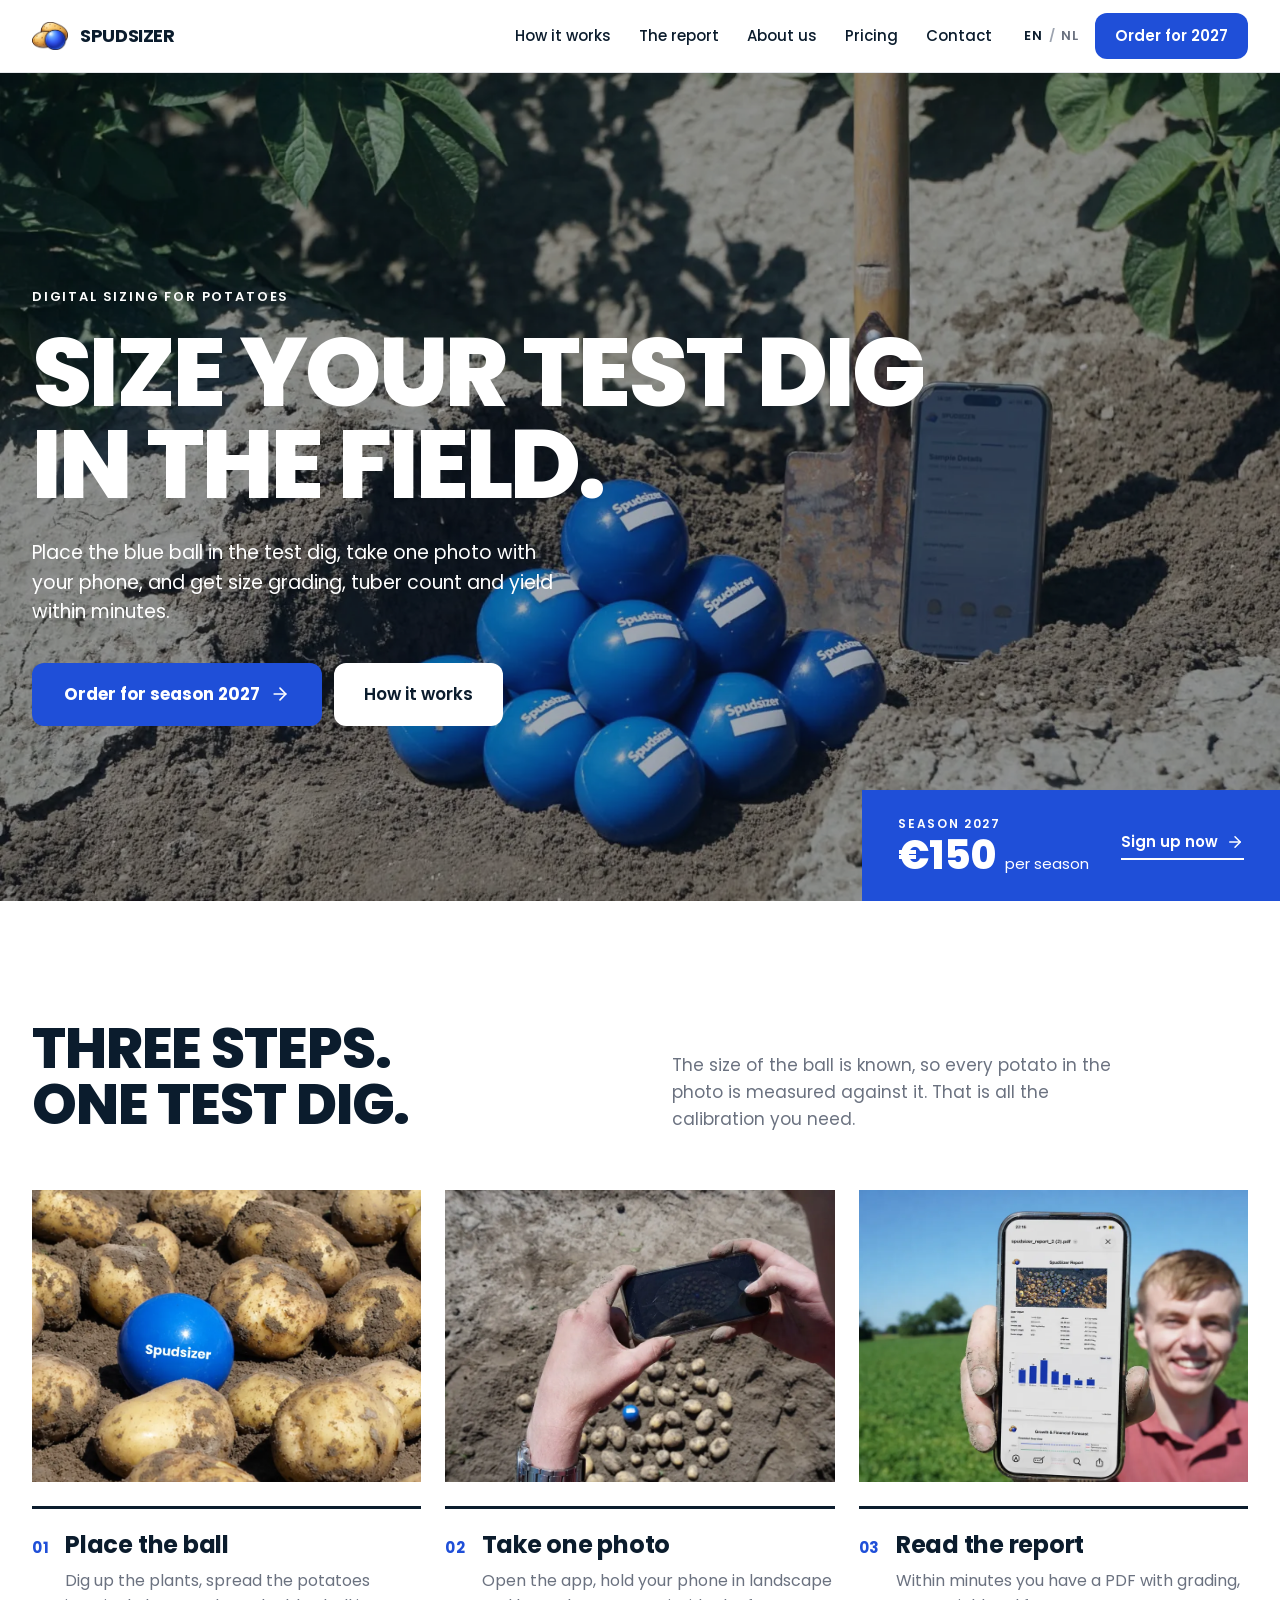
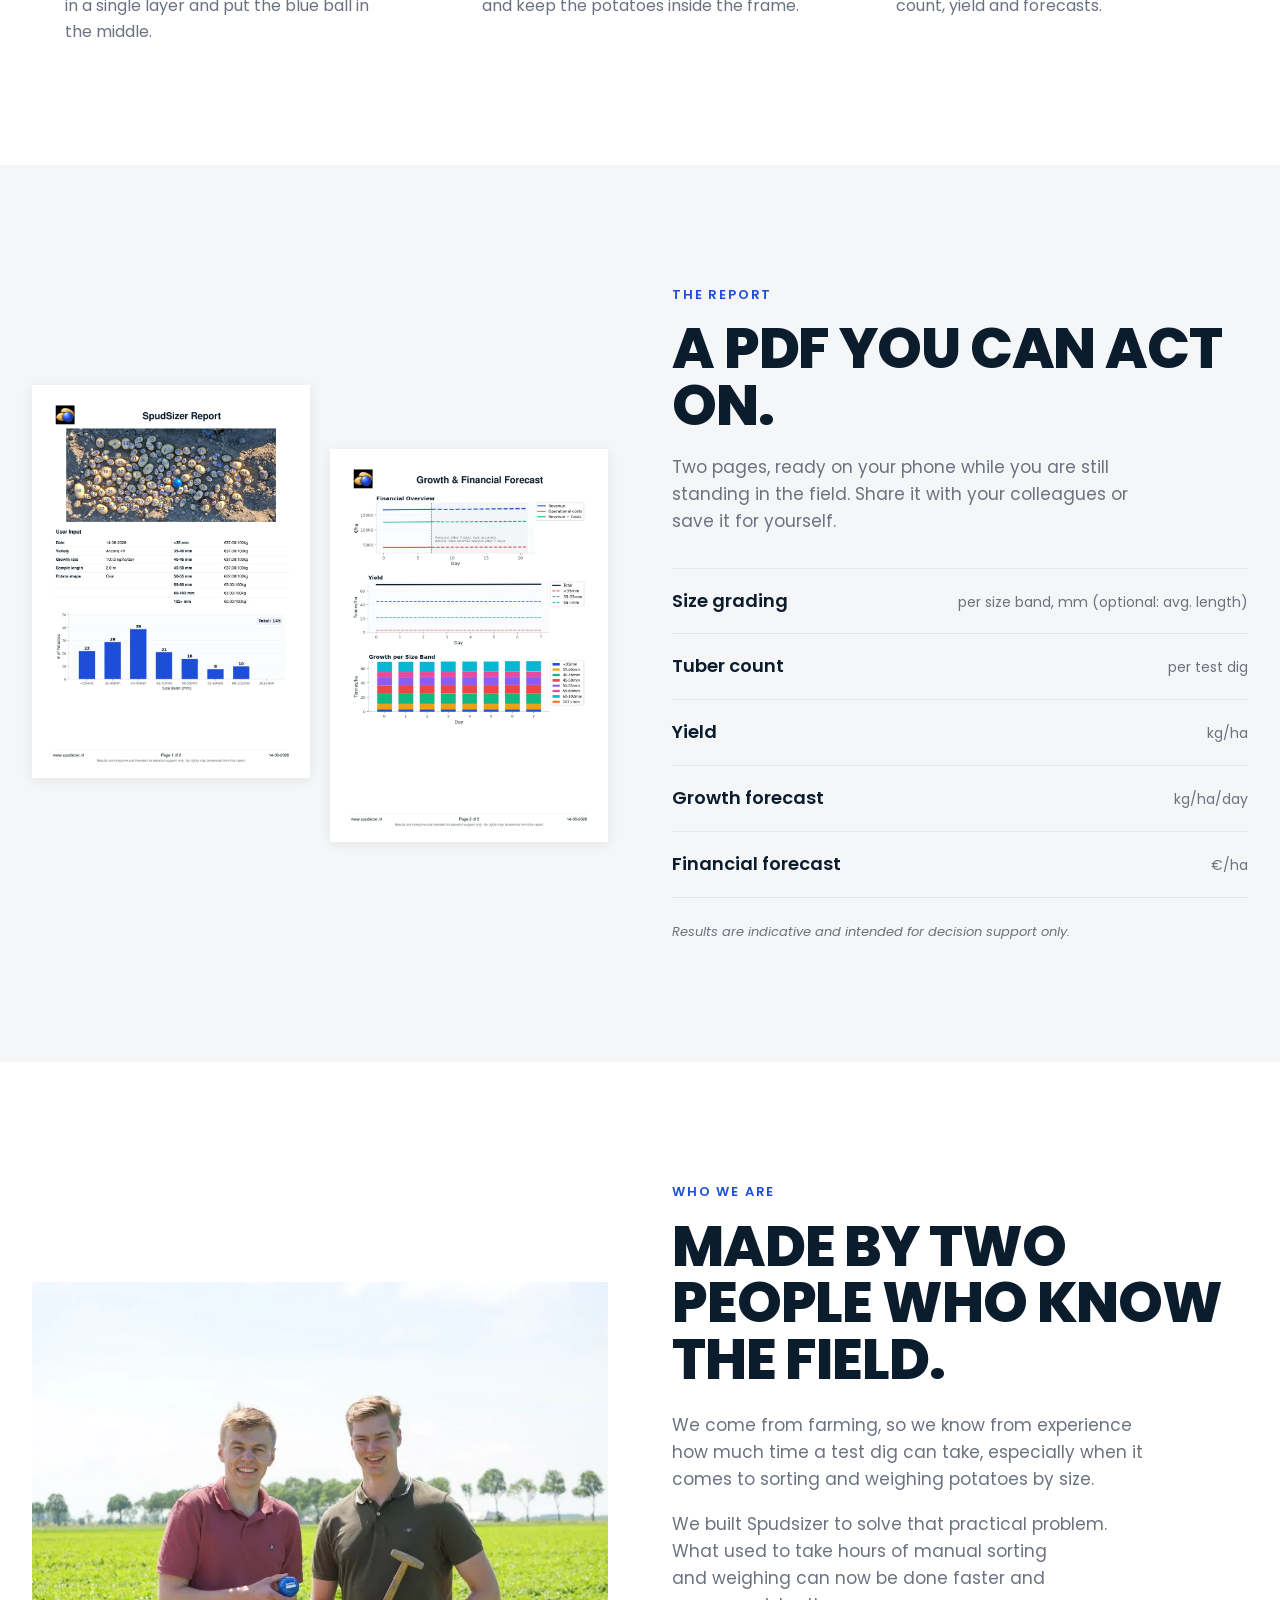
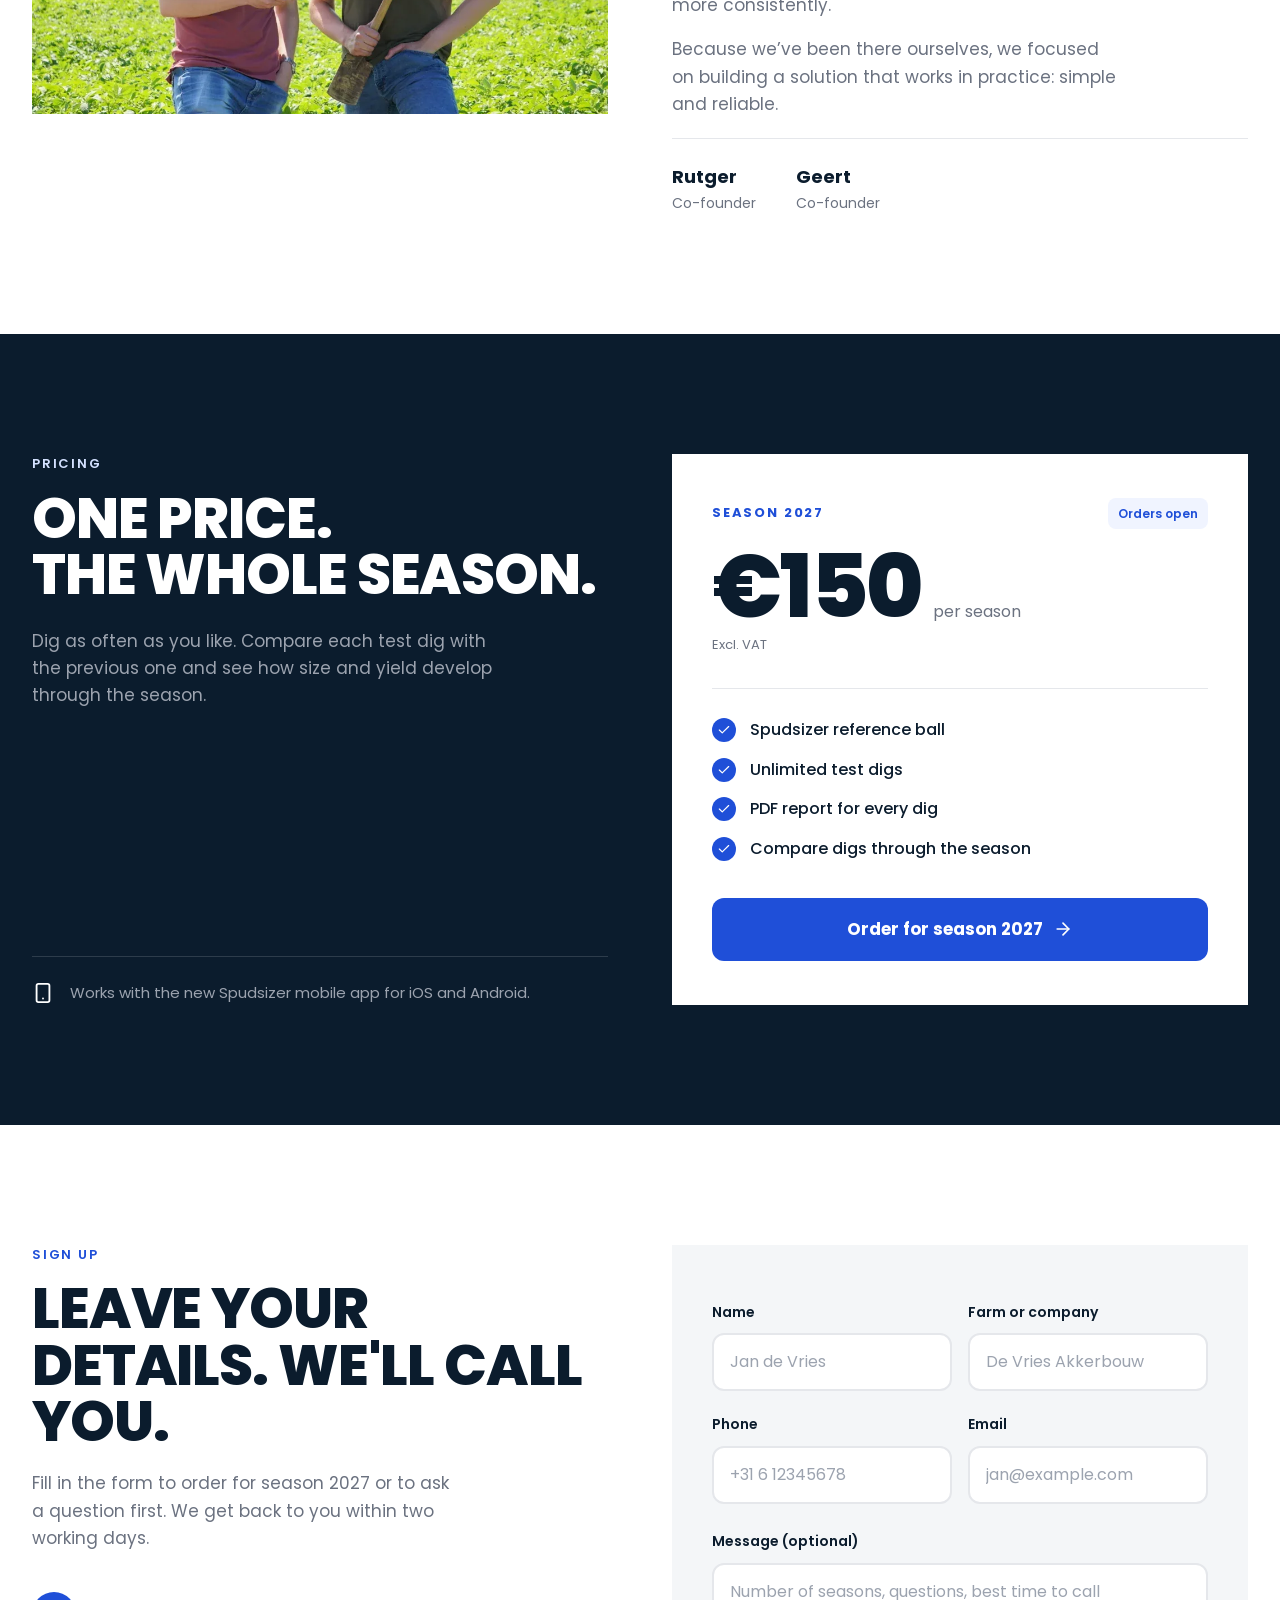
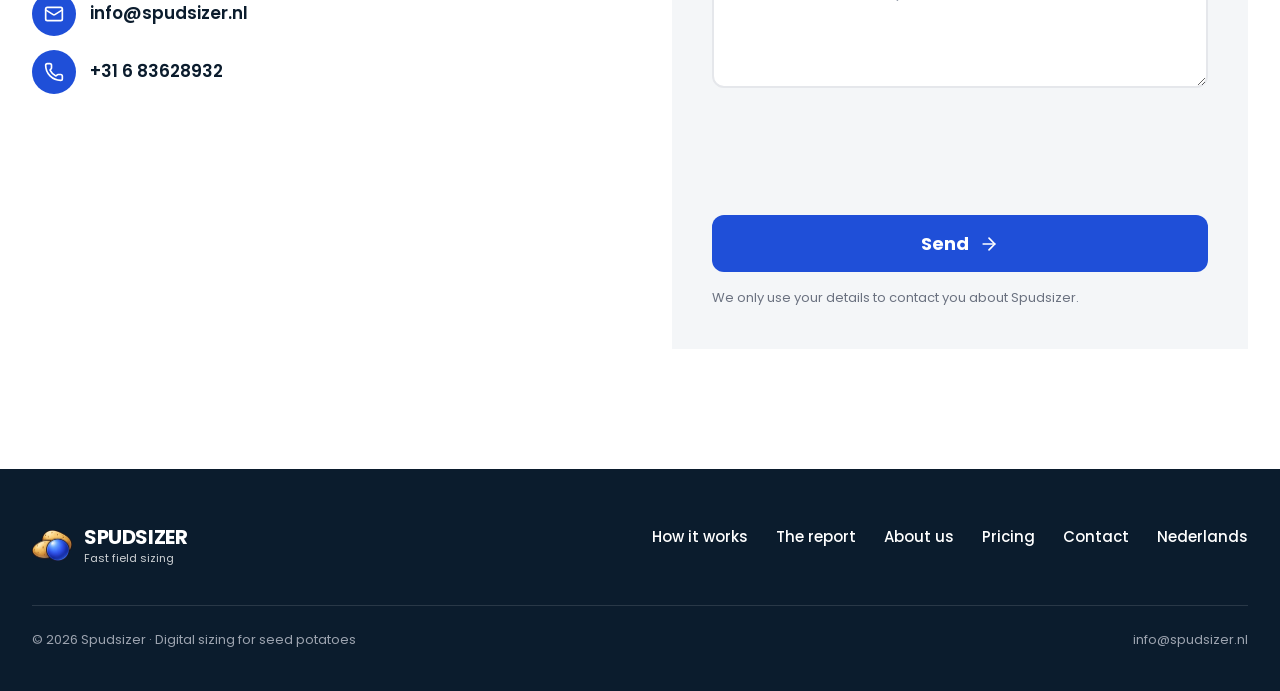
==== docs/index.html @ b6bd6911 "Uploaded all website docs Complete folder uploaded with all documents" ====
<!DOCTYPE html>
<html lang="en">
<head>
<meta charset="utf-8">
<meta name="viewport" content="width=device-width, initial-scale=1">
<title>Spudsizer – Size your test dig in the field</title>
<meta name="description" content="Place the blue ball in the test dig, take one photo with your phone, and get size grading, tuber count and yield within minutes. €150 per season.">
<link rel="canonical" href="https://www.spudsizer.com/">
<meta name="theme-color" content="#0B1C2D">

<!-- Link previews (WhatsApp, LinkedIn, etc.) -->
<meta property="og:type" content="website">
<meta property="og:url" content="https://www.spudsizer.com/">
<meta property="og:title" content="Spudsizer – Size your test dig in the field">
<meta property="og:description" content="One photo with the blue ball gives you size grading, tuber count and yield within minutes.">
<meta property="og:image" content="https://www.spudsizer.com/assets/og-image.jpg">
<meta name="twitter:card" content="summary_large_image">

<link rel="icon" type="image/png" href="assets/img/favicon.png">
<link rel="apple-touch-icon" href="assets/img/apple-touch-icon.png">

<link rel="preload" href="assets/fonts/poppins-extrabold.woff2" as="font" type="font/woff2" crossorigin>
<link rel="preload" href="assets/fonts/poppins-regular.woff2" as="font" type="font/woff2" crossorigin>
<link rel="preload" as="image" href="assets/img/hero-balls-in-field.webp" imagesrcset="assets/img/hero-balls-in-field-800.webp 800w, assets/img/hero-balls-in-field.webp 1616w" imagesizes="100vw">
<link rel="stylesheet" href="assets/css/site.css">

<!-- Cloudflare Turnstile (bot check on the sign-up form) -->
<script src="https://challenges.cloudflare.com/turnstile/v0/api.js?render=explicit&onload=onTurnstileLoad" async defer></script>
<script src="assets/js/site.js" defer></script>
</head>
<body>

<!-- Icons (Lucide) -->
<svg width="0" height="0" style="position:absolute" aria-hidden="true">
  <symbol id="i-arrow-right" viewBox="0 0 24 24" fill="none" stroke="currentColor" stroke-width="2" stroke-linecap="round" stroke-linejoin="round"><path d="M5 12h14"/><path d="m12 5 7 7-7 7"/></symbol>
  <symbol id="i-check" viewBox="0 0 24 24" fill="none" stroke="currentColor" stroke-width="2" stroke-linecap="round" stroke-linejoin="round"><path d="M20 6 9 17l-5-5"/></symbol>
  <symbol id="i-mail" viewBox="0 0 24 24" fill="none" stroke="currentColor" stroke-width="2" stroke-linecap="round" stroke-linejoin="round"><path d="m22 7-8.991 5.727a2 2 0 0 1-2.009 0L2 7"/><rect x="2" y="4" width="20" height="16" rx="2"/></symbol>
  <symbol id="i-phone" viewBox="0 0 24 24" fill="none" stroke="currentColor" stroke-width="2" stroke-linecap="round" stroke-linejoin="round"><path d="M13.832 16.568a1 1 0 0 0 1.213-.303l.355-.465A2 2 0 0 1 17 15h3a2 2 0 0 1 2 2v3a2 2 0 0 1-2 2A18 18 0 0 1 2 4a2 2 0 0 1 2-2h3a2 2 0 0 1 2 2v3a2 2 0 0 1-.8 1.6l-.468.351a1 1 0 0 0-.292 1.233 14 14 0 0 0 6.392 6.384"/></symbol>
  <symbol id="i-smartphone" viewBox="0 0 24 24" fill="none" stroke="currentColor" stroke-width="2" stroke-linecap="round" stroke-linejoin="round"><rect width="14" height="20" x="5" y="2" rx="2" ry="2"/><path d="M12 18h.01"/></symbol>
</svg>

<header class="site-header">
  <div class="container">
    <a href="#top" class="logo" aria-label="Spudsizer home">
      <img src="assets/img/logo-mark.webp" alt="" width="160" height="125">
      <span class="logo-word">SPUDSIZER</span>
    </a>
    <nav class="site-nav" aria-label="Main">
      <div class="nav-links">
        <a href="#how">How it works</a>
        <a href="#report">The report</a>
        <a href="#about">About us</a>
        <a href="#pricing">Pricing</a>
        <a href="#signup">Contact</a>
      </div>
      <div class="nav-actions">
        <div class="lang">
          <span aria-current="true">EN</span>
          <span class="sep" aria-hidden="true">/</span>
          <a href="https://spudsizer.nl" hreflang="nl" lang="nl">NL</a>
        </div>
        <a href="#pricing" class="btn btn-primary header-cta">Order for 2027</a>
      </div>
    </nav>
  </div>
</header>

<main>
  <section id="top" class="hero">
    <img class="hero-img"
         src="assets/img/hero-balls-in-field.webp"
         srcset="assets/img/hero-balls-in-field-800.webp 800w, assets/img/hero-balls-in-field.webp 1616w"
         sizes="100vw" width="1616" height="1080" fetchpriority="high"
         alt="Spudsizer reference balls in a test dig next to a phone and spade">
    <div class="hero-shade"></div>
    <div class="container hero-content">
      <p class="eyebrow">Digital sizing for potatoes</p>
      <h1>Size your test dig<br>in the field.</h1>
      <p class="hero-text">Place the blue ball in the test dig, take one photo with your phone, and get size grading, tuber count and yield within minutes.</p>
      <div class="hero-ctas">
        <a href="#pricing" class="btn btn-primary btn-lg">Order for season 2027 <svg class="icon"><use href="#i-arrow-right"/></svg></a>
        <a href="#how" class="btn btn-light btn-lg">How it works</a>
      </div>
    </div>
    <div class="price-tag">
      <div>
        <div class="price-tag-label">Season 2027</div>
        <div class="price-tag-amount"><strong>€150</strong><span>per season</span></div>
      </div>
      <a href="#signup">Sign up now <svg class="icon" style="width:18px;height:18px"><use href="#i-arrow-right"/></svg></a>
    </div>
  </section>

  <section id="how" class="section">
    <div class="container">
      <div class="how-head">
        <h2 class="h2">Three steps.<br>One test dig.</h2>
        <p class="lead">The size of the ball is known, so every potato in the photo is measured against it. That is all the calibration you need.</p>
      </div>
      <ol class="steps">
        <li class="step">
          <div class="step-img"><img src="assets/img/step-place-the-ball.webp" width="1000" height="1414" loading="lazy" style="object-position:center 55%" alt="The blue Spudsizer ball among freshly dug potatoes"></div>
          <div class="step-body">
            <span class="step-num">01</span>
            <div>
              <h3>Place the ball</h3>
              <p>Dig up the plants, spread the potatoes in a single layer and put the blue ball in the middle.</p>
            </div>
          </div>
        </li>
        <li class="step">
          <div class="step-img"><img src="assets/img/step-take-photo.webp" width="1000" height="668" loading="lazy" style="object-position:center 40%" alt="Taking a photo of the test dig with a phone"></div>
          <div class="step-body">
            <span class="step-num">02</span>
            <div>
              <h3>Take one photo</h3>
              <p>Open the app, hold your phone in landscape and keep the potatoes inside the frame.</p>
            </div>
          </div>
        </li>
        <li class="step">
          <div class="step-img"><img src="assets/img/step-read-report.webp" width="1000" height="669" loading="lazy" style="object-position:center 40%" alt="Reviewing the Spudsizer report"></div>
          <div class="step-body">
            <span class="step-num">03</span>
            <div>
              <h3>Read the report</h3>
              <p>Within minutes you have a PDF with grading, count, yield and forecasts.</p>
            </div>
          </div>
        </li>
      </ol>
    </div>
  </section>

  <section id="report" class="section section-grey">
    <div class="container split">
      <div class="report-pages">
        <img src="assets/img/report-page-1.webp" width="900" height="1273" loading="lazy" alt="Spudsizer report, page 1: sample photo and size bands">
        <img src="assets/img/report-page-2.webp" width="900" height="1273" loading="lazy" alt="Spudsizer report, page 2: growth and financial forecast">
      </div>
      <div class="report-copy">
        <p class="eyebrow">The report</p>
        <h2 class="h2">A PDF you can act on.</h2>
        <p class="lead">Two pages, ready on your phone while you are still standing in the field. Share it with your colleagues or save it for yourself.</p>
        <ul class="report-list">
          <li><strong>Size grading</strong><span>per size band, mm (optional: avg. length)</span></li>
          <li><strong>Tuber count</strong><span>per test dig</span></li>
          <li><strong>Yield</strong><span>kg/ha</span></li>
          <li><strong>Growth forecast</strong><span>kg/ha/day</span></li>
          <li><strong>Financial forecast</strong><span>€/ha</span></li>
        </ul>
        <p class="disclaimer">Results are indicative and intended for decision support only.</p>
      </div>
    </div>
  </section>

  <section id="about" class="section">
    <div class="container split">
      <div class="about-photo">
        <img src="assets/img/about-rutger-geert.webp" width="1152" height="770" loading="lazy" alt="Rutger and Geert, the founders of Spudsizer">
      </div>
      <div class="about-copy">
        <p class="eyebrow">Who we are</p>
        <h2 class="h2">Made by two people who know the field.</h2>
        <div class="lead">
          <p>We come from farming, so we know from experience how much time a test dig can take, especially when it comes to sorting and weighing potatoes by size.</p>
          <p>We built Spudsizer to solve that practical problem. What used to take hours of manual sorting and weighing can now be done faster and more consistently.</p>
          <p>Because we’ve been there ourselves, we focused on building a solution that works in practice: simple and reliable.</p>
        </div>
        <div class="founders">
          <div><div class="founder-name">Rutger</div><div class="founder-role">Co-founder</div></div>
          <div><div class="founder-name">Geert</div><div class="founder-role">Co-founder</div></div>
        </div>
      </div>
    </div>
  </section>

  <section id="pricing" class="section section-navy">
    <div class="container pricing-grid">
      <div class="pricing-intro">
        <div>
          <p class="eyebrow">Pricing</p>
          <h2 class="h2">One price.<br>The whole season.</h2>
          <p class="lead">Dig as often as you like. Compare each test dig with the previous one and see how size and yield develop through the season.</p>
        </div>
        <div class="app-note">
          <svg class="icon"><use href="#i-smartphone"/></svg>
          <span>Works with the new Spudsizer mobile app for iOS and Android.</span>
        </div>
      </div>
      <div class="price-card">
        <div class="price-card-top">
          <span class="price-card-season">Season 2027</span>
          <span class="badge">Orders open</span>
        </div>
        <div class="price-card-amount"><strong>€150</strong><span>per season</span></div>
        <div class="vat">Excl. VAT</div>
        <ul class="perks">
          <li><span class="tick"><svg class="icon"><use href="#i-check"/></svg></span>Spudsizer reference ball</li>
          <li><span class="tick"><svg class="icon"><use href="#i-check"/></svg></span>Unlimited test digs</li>
          <li><span class="tick"><svg class="icon"><use href="#i-check"/></svg></span>PDF report for every dig</li>
          <li><span class="tick"><svg class="icon"><use href="#i-check"/></svg></span>Compare digs through the season</li>
        </ul>
        <a href="#signup" class="btn btn-primary btn-lg">Order for season 2027 <svg class="icon"><use href="#i-arrow-right"/></svg></a>
      </div>
    </div>
  </section>

  <section id="signup" class="section">
    <div class="container signup-grid">
      <div class="signup-copy">
        <p class="eyebrow">Sign up</p>
        <h2 class="h2">Leave your details. We'll call you.</h2>
        <p class="lead">Fill in the form to order for season 2027 or to ask a question first. We get back to you within two working days.</p>
        <div class="contact-links">
          <a href="mailto:info@spudsizer.nl"><span class="round-icon"><svg class="icon"><use href="#i-mail"/></svg></span>info@spudsizer.nl</a>
          <a href="tel:+31683628932"><span class="round-icon"><svg class="icon"><use href="#i-phone"/></svg></span>+31 6 83628932</a>
        </div>
      </div>

      <div class="form-panel">
        <form id="lead-form" class="lead-form" novalidate>
          <div class="field-row">
            <div class="field"><label for="f-name">Name</label><input id="f-name" name="name" type="text" autocomplete="name" placeholder="Jan de Vries" required></div>
            <div class="field"><label for="f-company">Farm or company</label><input id="f-company" name="company" type="text" autocomplete="organization" placeholder="De Vries Akkerbouw"></div>
            <div class="field"><label for="f-phone">Phone</label><input id="f-phone" name="phone" type="tel" autocomplete="tel" inputmode="tel" placeholder="+31 6 12345678"></div>
            <div class="field"><label for="f-email">Email</label><input id="f-email" name="email" type="email" autocomplete="email" inputmode="email" placeholder="jan@example.com" required></div>
          </div>
          <div class="field"><label for="f-message">Message (optional)</label><textarea id="f-message" name="message" rows="4" placeholder="Number of seasons, questions, best time to call"></textarea></div>

          <!-- Honeypot: hidden from people, bots fill it in -->
          <div class="hp-field" aria-hidden="true"><label for="f-website">Website</label><input id="f-website" name="website" type="text" tabindex="-1" autocomplete="off"></div>

          <!-- Turnstile checkbox is rendered here -->
          <div id="turnstile" class="turnstile-box"></div>

          <button type="submit" class="btn btn-primary submit-btn">Send <svg class="icon"><use href="#i-arrow-right"/></svg></button>
          <p class="form-error" role="alert"></p>
          <p class="privacy-note">We only use your details to contact you about Spudsizer.</p>
        </form>

        <div id="lead-thanks" class="thanks" hidden tabindex="-1">
          <span class="thanks-icon"><svg class="icon"><use href="#i-check"/></svg></span>
          <h3>Thank you.</h3>
          <p>We have received your details and will contact you within two working days.</p>
        </div>
      </div>
    </div>
  </section>
</main>

<footer class="site-footer">
  <div class="container">
    <div class="footer-top">
      <a href="#top" class="logo" aria-label="Spudsizer home">
        <img src="assets/img/logo-mark.webp" alt="" width="160" height="125" loading="lazy">
        <span><span class="logo-word" style="display:block">SPUDSIZER</span><span class="logo-tagline" style="display:block">Fast field sizing</span></span>
      </a>
      <nav class="footer-links" aria-label="Footer">
        <a href="#how">How it works</a>
        <a href="#report">The report</a>
        <a href="#about">About us</a>
        <a href="#pricing">Pricing</a>
        <a href="#signup">Contact</a>
        <a href="https://spudsizer.nl" hreflang="nl" lang="nl">Nederlands</a>
      </nav>
    </div>
    <div class="footer-bottom">
      <span>© 2026 Spudsizer · Digital sizing for seed potatoes</span>
      <a href="mailto:info@spudsizer.nl">info@spudsizer.nl</a>
    </div>
  </div>
</footer>

</body>
</html>
---- docs/assets/css/site.css ----
/* Spudsizer homepage – built from the Claude Design file "Spudsizer Home" */

/* ---------- Fonts (Poppins, self-hosted) ---------- */
@font-face{font-family:"Poppins";src:url("../fonts/poppins-regular.woff2") format("woff2");font-weight:400;font-style:normal;font-display:swap}
@font-face{font-family:"Poppins";src:url("../fonts/poppins-italic.woff2") format("woff2");font-weight:400;font-style:italic;font-display:swap}
@font-face{font-family:"Poppins";src:url("../fonts/poppins-medium.woff2") format("woff2");font-weight:500;font-style:normal;font-display:swap}
@font-face{font-family:"Poppins";src:url("../fonts/poppins-semibold.woff2") format("woff2");font-weight:600;font-style:normal;font-display:swap}
@font-face{font-family:"Poppins";src:url("../fonts/poppins-bold.woff2") format("woff2");font-weight:700;font-style:normal;font-display:swap}
@font-face{font-family:"Poppins";src:url("../fonts/poppins-extrabold.woff2") format("woff2");font-weight:800;font-style:normal;font-display:swap}

/* ---------- Design tokens (Spudsizer design system) ---------- */
:root{
  --ss-blue:#1F4FD8;
  --ss-blue-pressed:#1a42b8;
  --ss-blue-100:#F0F4FF;
  --ss-blue-200:#D4E1FF;
  --ss-navy:#0B1C2D;
  --ss-green:#2ED47A;
  --ss-field-grey:#F4F6F8;
  --ss-neutral:#6B7280;
  --ss-grey-300:#E5E7EB;
  --ss-grey-400:#9CA3AF;
  --ss-error:#DC2626;
  --font-sans:"Poppins",-apple-system,BlinkMacSystemFont,system-ui,sans-serif;
  --header-h:72px;
  --gutter:32px;
}

/* ---------- Base ---------- */
*,*::before,*::after{box-sizing:border-box}
html{scroll-behavior:smooth}
body{margin:0;background:#fff;font-family:var(--font-sans);color:var(--ss-navy);line-height:1.6;-webkit-font-smoothing:antialiased}
img{max-width:100%}
a{color:var(--ss-blue);text-decoration:none}
a:hover{color:var(--ss-blue-pressed)}
:focus-visible{outline:3px solid var(--ss-blue);outline-offset:3px}
section[id]{scroll-margin-top:var(--header-h)}
h1,h2,h3,p{margin:0}
.icon{display:inline-block;flex-shrink:0;width:20px;height:20px}
.visually-hidden{position:absolute!important;width:1px;height:1px;overflow:hidden;clip:rect(0 0 0 0);white-space:nowrap}
.container{max-width:1280px;margin:0 auto;padding:0 var(--gutter)}

/* Shared type */
.eyebrow{margin:0 0 16px;font-size:13px;font-weight:600;letter-spacing:.14em;text-transform:uppercase;color:var(--ss-blue)}
.h2{font-size:clamp(34px,4.4vw,60px);font-weight:800;line-height:1;letter-spacing:-.02em;text-transform:uppercase;color:var(--ss-navy)}
.lead{font-size:17px;line-height:1.6;color:var(--ss-neutral);text-wrap:pretty}

/* Buttons */
.btn{display:inline-flex;align-items:center;justify-content:center;gap:10px;border-radius:12px;font-family:inherit;cursor:pointer;border:0;transition:background .2s,transform .2s,box-shadow .2s,color .2s}
.btn-primary{background:var(--ss-blue);color:#fff}
.btn-primary:hover{background:var(--ss-blue-pressed);color:#fff}
.btn-light{background:#fff;color:var(--ss-navy)}
.btn-light:hover{background:var(--ss-field-grey);color:var(--ss-navy)}
.btn-lg{font-weight:700;font-size:17px;padding:18px 32px}

/* ---------- Header ---------- */
.site-header{position:sticky;top:0;z-index:20;background:#fff;border-bottom:1px solid var(--ss-grey-300)}
.site-header .container{min-height:var(--header-h);display:flex;align-items:center;justify-content:space-between;gap:24px}
.logo{display:flex;align-items:center;gap:12px;color:var(--ss-navy)}
.logo:hover{color:var(--ss-navy)}
.logo img{width:36px;height:36px;object-fit:contain;flex-shrink:0}
.logo-word{font-size:18px;font-weight:700;letter-spacing:-.02em;line-height:1.2}
.logo-tagline{font-size:11px;line-height:1.3;margin-top:2px}
.site-nav{flex:1 1 0;min-width:0;display:flex;align-items:center;gap:32px;justify-content:flex-end}
.nav-links{flex:1 1 0;min-width:0;height:24px;overflow:hidden;display:flex;gap:0 28px;font-size:15px;font-weight:500;line-height:24px;flex-wrap:wrap;justify-content:flex-end}
.nav-links a{color:var(--ss-navy)}
.nav-links a:hover{color:var(--ss-blue)}
.nav-actions{display:flex;align-items:center;gap:16px;flex-shrink:0}
.lang{display:flex;gap:6px;font-size:13px;font-weight:600;letter-spacing:.06em}
.lang .sep{color:var(--ss-grey-400)}
.lang a{color:var(--ss-neutral)}
.lang a:hover{color:var(--ss-blue)}
.header-cta{font-weight:600;font-size:15px;padding:11px 20px}

/* ---------- Hero ---------- */
.hero{position:relative;min-height:calc(100vh - var(--header-h));min-height:calc(100svh - var(--header-h));background:var(--ss-navy);overflow:hidden;display:flex;flex-direction:column;justify-content:flex-end}
.hero-img{position:absolute;inset:0;width:100%;height:100%;object-fit:cover;object-position:center 60%;display:block}
.hero-shade{position:absolute;inset:0;background:rgba(11,28,45,.38)}
.hero-content{position:relative;width:100%;padding-top:120px}
.hero-content .eyebrow{margin-bottom:20px;color:#fff}
.hero h1{font-size:clamp(44px,7.6vw,112px);font-weight:800;line-height:.94;letter-spacing:-.03em;text-transform:uppercase;color:#fff;max-width:1000px}
.hero-text{margin:28px 0 36px;font-size:19px;line-height:1.55;color:#fff;max-width:540px;text-wrap:pretty}
.hero-ctas{display:flex;gap:12px;flex-wrap:wrap;margin-bottom:64px}
.hero-ctas .btn-primary:hover{transform:translateY(-2px);box-shadow:0 8px 24px rgba(0,0,0,.2)}
.hero-ctas .btn-light{font-weight:600;padding:18px 30px}
.price-tag{position:relative;align-self:flex-end;background:var(--ss-blue);color:#fff;padding:24px 36px;display:flex;align-items:center;gap:32px;flex-wrap:wrap;max-width:100%}
.price-tag-label{font-size:12px;font-weight:600;letter-spacing:.14em;text-transform:uppercase}
.price-tag-amount{display:flex;align-items:baseline;gap:10px}
.price-tag-amount strong{font-size:40px;font-weight:800;letter-spacing:-.02em;line-height:1.1}
.price-tag-amount span{font-size:15px}
.price-tag a{display:inline-flex;align-items:center;gap:8px;color:#fff;font-weight:600;font-size:15px;border-bottom:2px solid #fff;padding-bottom:4px}
.price-tag a:hover{color:#fff;opacity:.8}

/* ---------- How it works ---------- */
.section{padding:120px 0}
.section-grey{background:var(--ss-field-grey)}
.section-navy{background:var(--ss-navy);color:#fff}
.how-head{display:grid;grid-template-columns:repeat(auto-fit,minmax(min(100%,340px),1fr));gap:24px 64px;align-items:end;margin-bottom:56px}
.how-head .lead{max-width:440px}
.steps{display:grid;grid-template-columns:repeat(auto-fit,minmax(min(100%,300px),1fr));gap:40px 24px;margin:0;padding:0;list-style:none}
.step{display:flex;flex-direction:column}
.step-img{aspect-ratio:4/3;overflow:hidden;background:var(--ss-field-grey)}
.step-img img{width:100%;height:100%;object-fit:cover;display:block}
.step-body{display:flex;align-items:baseline;gap:16px;border-top:3px solid var(--ss-navy);margin-top:24px;padding-top:20px}
.step-num{font-size:15px;font-weight:700;color:var(--ss-blue);letter-spacing:.04em}
.step h3{margin:0 0 8px;font-size:24px;font-weight:700;letter-spacing:-.01em;line-height:1.3}
.step p{font-size:16px;line-height:1.6;color:var(--ss-neutral);text-wrap:pretty}

/* ---------- Two-column sections ---------- */
.split{display:grid;grid-template-columns:repeat(auto-fit,minmax(min(100%,420px),1fr));gap:64px;align-items:center}

/* Report */
.report-pages{display:grid;grid-template-columns:repeat(auto-fit,minmax(min(100%,180px),1fr));gap:20px;align-items:start}
.report-pages img{width:100%;height:auto;display:block;background:#fff;box-shadow:0 2px 12px rgba(0,0,0,.08)}
.report-pages img + img{margin-top:64px}
.report-copy .h2{margin-bottom:20px}
.report-copy .lead{margin-bottom:32px;max-width:480px}
.report-list{margin:0;padding:0;list-style:none;border-top:1px solid var(--ss-grey-300)}
.report-list li{display:grid;grid-template-columns:minmax(0,1fr) auto;gap:16px;align-items:baseline;padding:18px 0;border-bottom:1px solid var(--ss-grey-300)}
.report-list strong{font-size:18px;font-weight:600}
.report-list span{font-size:14px;color:var(--ss-neutral);text-align:right}
.disclaimer{margin-top:24px;font-size:13px;font-style:italic;color:var(--ss-neutral)}

/* About */
.about-photo{aspect-ratio:4/3;background:var(--ss-field-grey);overflow:hidden}
.about-photo img{width:100%;height:100%;object-fit:cover;display:block}
.about-copy .h2{margin-bottom:24px}
.about-copy .lead{margin-bottom:20px;max-width:480px}
.about-copy .lead p + p{margin-top:1em}
.founders{display:flex;gap:40px;flex-wrap:wrap;padding-top:24px;border-top:1px solid var(--ss-grey-300)}
.founder-name{font-size:18px;font-weight:700}
.founder-role{font-size:14px;color:var(--ss-neutral)}

/* Pricing */
.pricing-grid{display:grid;grid-template-columns:repeat(auto-fit,minmax(min(100%,400px),1fr));gap:64px;align-items:stretch}
.pricing-intro{display:flex;flex-direction:column;justify-content:space-between;gap:40px}
.section-navy .eyebrow{color:var(--ss-blue-200)}
.section-navy .h2{color:#fff}
.pricing-intro .lead{margin-top:24px;color:var(--ss-grey-400);max-width:460px}
.app-note{display:flex;align-items:center;gap:16px;padding-top:24px;border-top:1px solid rgba(255,255,255,.14);font-size:15px;color:var(--ss-grey-400)}
.app-note .icon{width:22px;height:22px;color:#fff}
.price-card{background:#fff;color:var(--ss-navy);padding:44px 40px}
.price-card-top{display:flex;justify-content:space-between;align-items:center;gap:16px;flex-wrap:wrap}
.price-card-season{font-size:13px;font-weight:700;letter-spacing:.14em;text-transform:uppercase;color:var(--ss-blue)}
.badge{font-size:12px;font-weight:600;background:var(--ss-blue-100);color:var(--ss-blue);padding:6px 10px;border-radius:8px}
.price-card-amount{display:flex;align-items:baseline;gap:12px;margin:14px 0 4px}
.price-card-amount strong{font-size:88px;font-weight:800;line-height:1;letter-spacing:-.03em}
.price-card-amount span{font-size:16px;color:var(--ss-neutral)}
.vat{font-size:13px;color:var(--ss-neutral)}
.perks{display:grid;gap:14px;margin:32px 0 36px;padding:28px 0 0;border-top:1px solid var(--ss-grey-300);list-style:none}
.perks li{display:flex;gap:14px;align-items:center;font-size:16px;font-weight:500}
.tick{width:24px;height:24px;border-radius:50%;background:var(--ss-blue);color:#fff;display:flex;align-items:center;justify-content:center;flex-shrink:0}
.tick .icon{width:14px;height:14px}
.price-card .btn{display:flex;width:100%;padding:18px 24px}

/* Sign up */
.signup-grid{display:grid;grid-template-columns:repeat(auto-fit,minmax(min(100%,400px),1fr));gap:64px;align-items:start}
.signup-copy .h2{margin-bottom:20px}
.signup-copy .lead{margin-bottom:40px;max-width:460px}
.contact-links{display:grid;gap:14px}
.contact-links a{display:flex;align-items:center;gap:14px;color:var(--ss-navy);font-size:17px;font-weight:600}
.contact-links a:hover{color:var(--ss-blue)}
.round-icon{width:44px;height:44px;border-radius:50%;background:var(--ss-blue);color:#fff;display:flex;align-items:center;justify-content:center;flex-shrink:0}
.form-panel{background:var(--ss-field-grey);padding:40px}
.lead-form{display:grid;gap:4px}
.lead-form[hidden]{display:none}
.field-row{display:grid;grid-template-columns:repeat(auto-fit,minmax(min(100%,220px),1fr));gap:0 16px}
.field label{display:block;font-size:14px;font-weight:600;color:var(--ss-navy);margin:16px 0 4px}
.field input,.field textarea{width:100%;padding:16px;margin:6px 0;border:2px solid var(--ss-grey-300);border-radius:12px;font:inherit;font-size:16px;line-height:1.4;color:var(--ss-navy);background:#fff;outline:none;transition:border-color .2s,box-shadow .2s}
.field textarea{resize:vertical;min-height:80px}
.field input::placeholder,.field textarea::placeholder{color:var(--ss-grey-400)}
.field input:focus,.field textarea:focus{border-color:var(--ss-blue);box-shadow:0 0 0 3px rgba(31,79,216,.1)}
.field input[aria-invalid="true"]{border-color:var(--ss-error)}
.hp-field{position:absolute;left:-10000px;width:1px;height:1px;overflow:hidden}
.turnstile-box{margin-top:20px;min-height:65px}
.submit-btn{width:100%;min-height:52px;margin-top:20px;padding:18px 48px;font-size:18px;font-weight:700;line-height:1.2}
.submit-btn:active{transform:scale(.98)}
.submit-btn[disabled]{background:var(--ss-grey-300);color:var(--ss-grey-400);cursor:not-allowed;transform:none}
.form-error{margin-top:12px;font-size:14px;font-weight:500;color:var(--ss-error)}
.form-error:empty{display:none}
.privacy-note{margin-top:12px;font-size:13px;color:var(--ss-neutral)}
.thanks{display:flex;flex-direction:column;gap:16px;padding:24px 0}
.thanks[hidden]{display:none}
.thanks-icon{width:56px;height:56px;border-radius:50%;background:var(--ss-green);color:#fff;display:flex;align-items:center;justify-content:center}
.thanks-icon .icon{width:28px;height:28px}
.thanks h3{font-size:28px;font-weight:700;line-height:1.3}
.thanks p{font-size:17px;line-height:1.6;color:var(--ss-neutral)}

/* ---------- Footer ---------- */
.site-footer{background:var(--ss-navy);color:var(--ss-grey-400);padding:56px 0 40px}
.footer-top{display:flex;justify-content:space-between;align-items:flex-start;gap:32px;flex-wrap:wrap}
.site-footer .logo,.site-footer .logo:hover{color:#fff}
.site-footer .logo img{width:40px;height:40px}
.site-footer .logo-word{font-size:20px}
.site-footer .logo-tagline{color:rgba(255,255,255,.8)}
.footer-links{display:flex;gap:28px;flex-wrap:wrap;font-size:15px;font-weight:500}
.footer-links a{color:#fff}
.footer-links a:hover{color:var(--ss-blue-200)}
.footer-bottom{margin-top:40px;padding-top:24px;border-top:1px solid rgba(255,255,255,.12);display:flex;justify-content:space-between;gap:16px;flex-wrap:wrap;font-size:13px}
.footer-bottom a{color:var(--ss-grey-400)}
.footer-bottom a:hover{color:#fff}

/* ---------- Small screens ---------- */
@media (max-width:640px){
  :root{--gutter:20px}
  .lang{display:none}             /* Dutch link stays available in the footer */
  .header-cta{font-size:14px;padding:10px 14px}
  .section{padding:80px 0}
  .hero-content{padding-top:80px}
  .hero-ctas{margin-bottom:48px}
  .price-tag{padding:20px 24px;gap:20px}
  .price-card{padding:32px 24px}
  .price-card-amount strong{font-size:72px}
  .form-panel{padding:28px 20px}
  .report-pages{grid-template-columns:1fr 1fr;gap:12px}
  .report-pages img + img{margin-top:32px}
  .report-list li{grid-template-columns:1fr;gap:2px}
  .report-list span{text-align:left}
}

@media (prefers-reduced-motion:reduce){
  html{scroll-behavior:auto}
  *{transition:none!important}
}
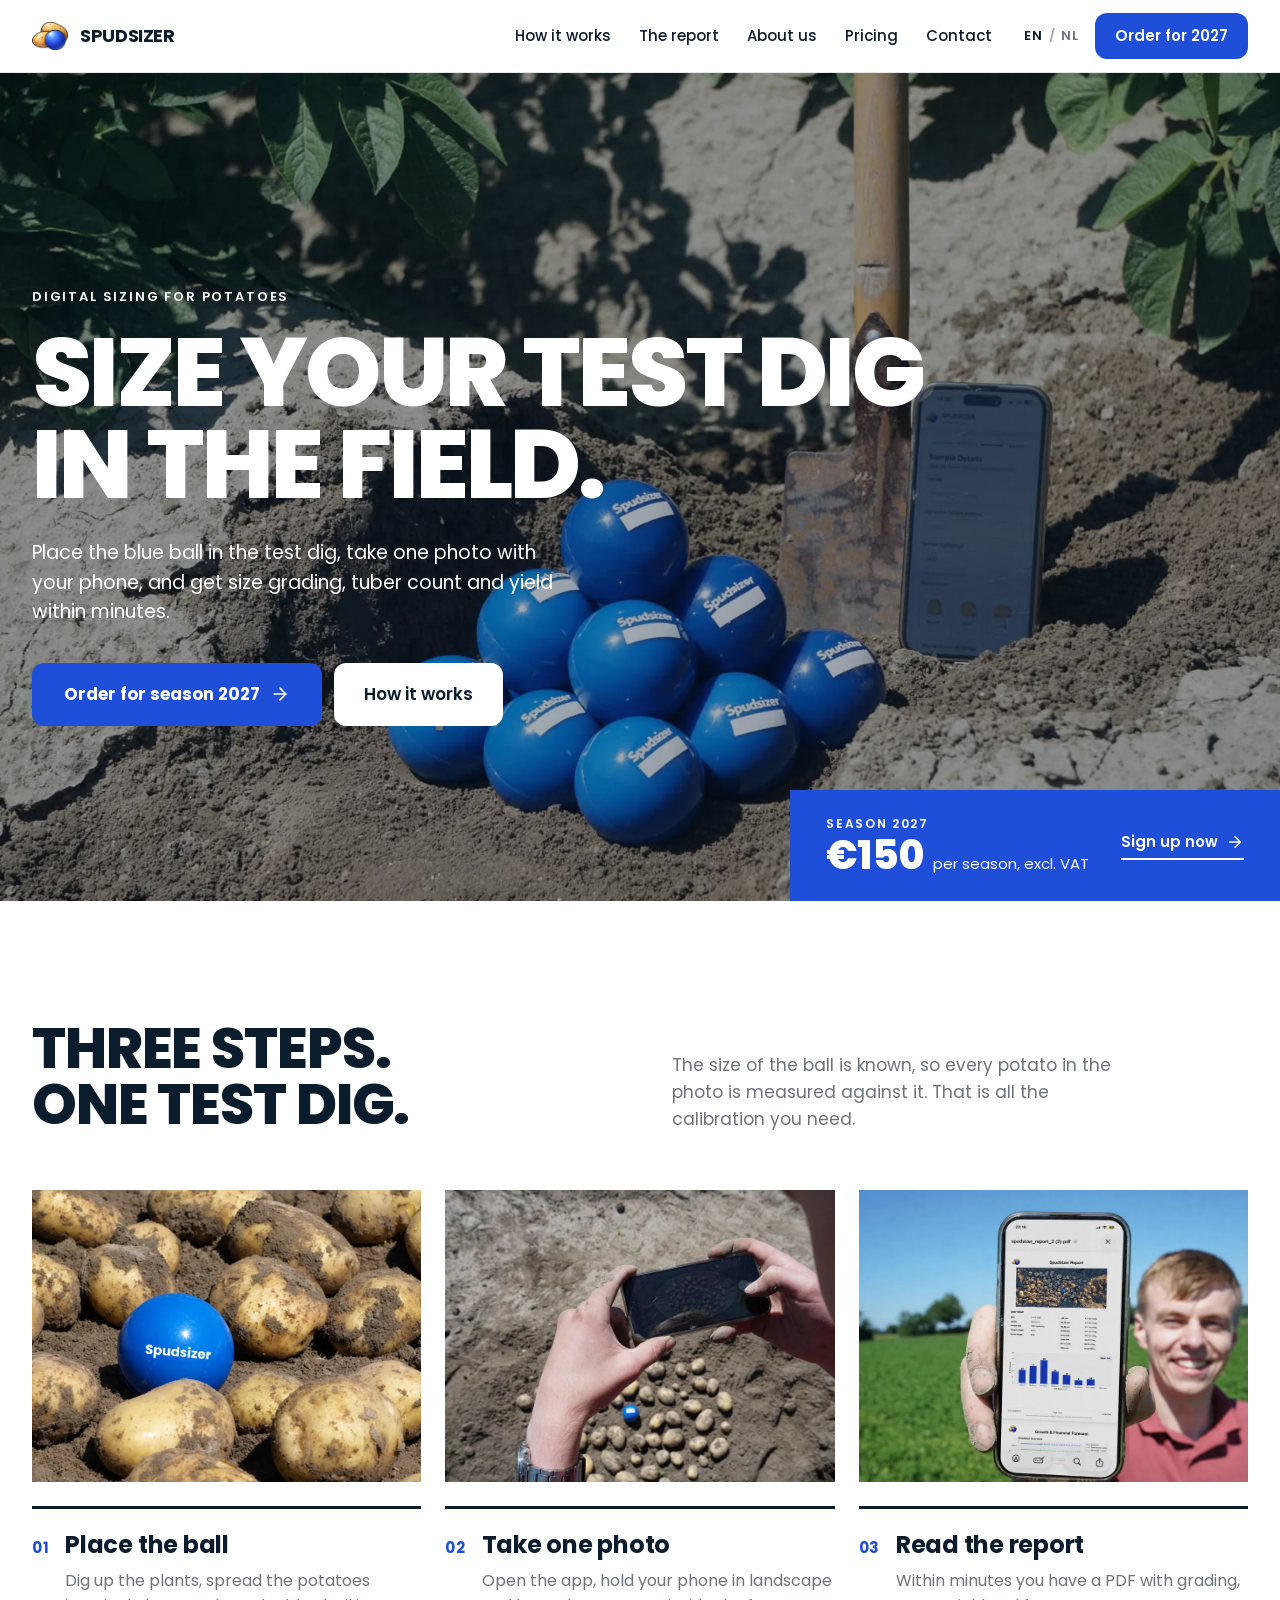
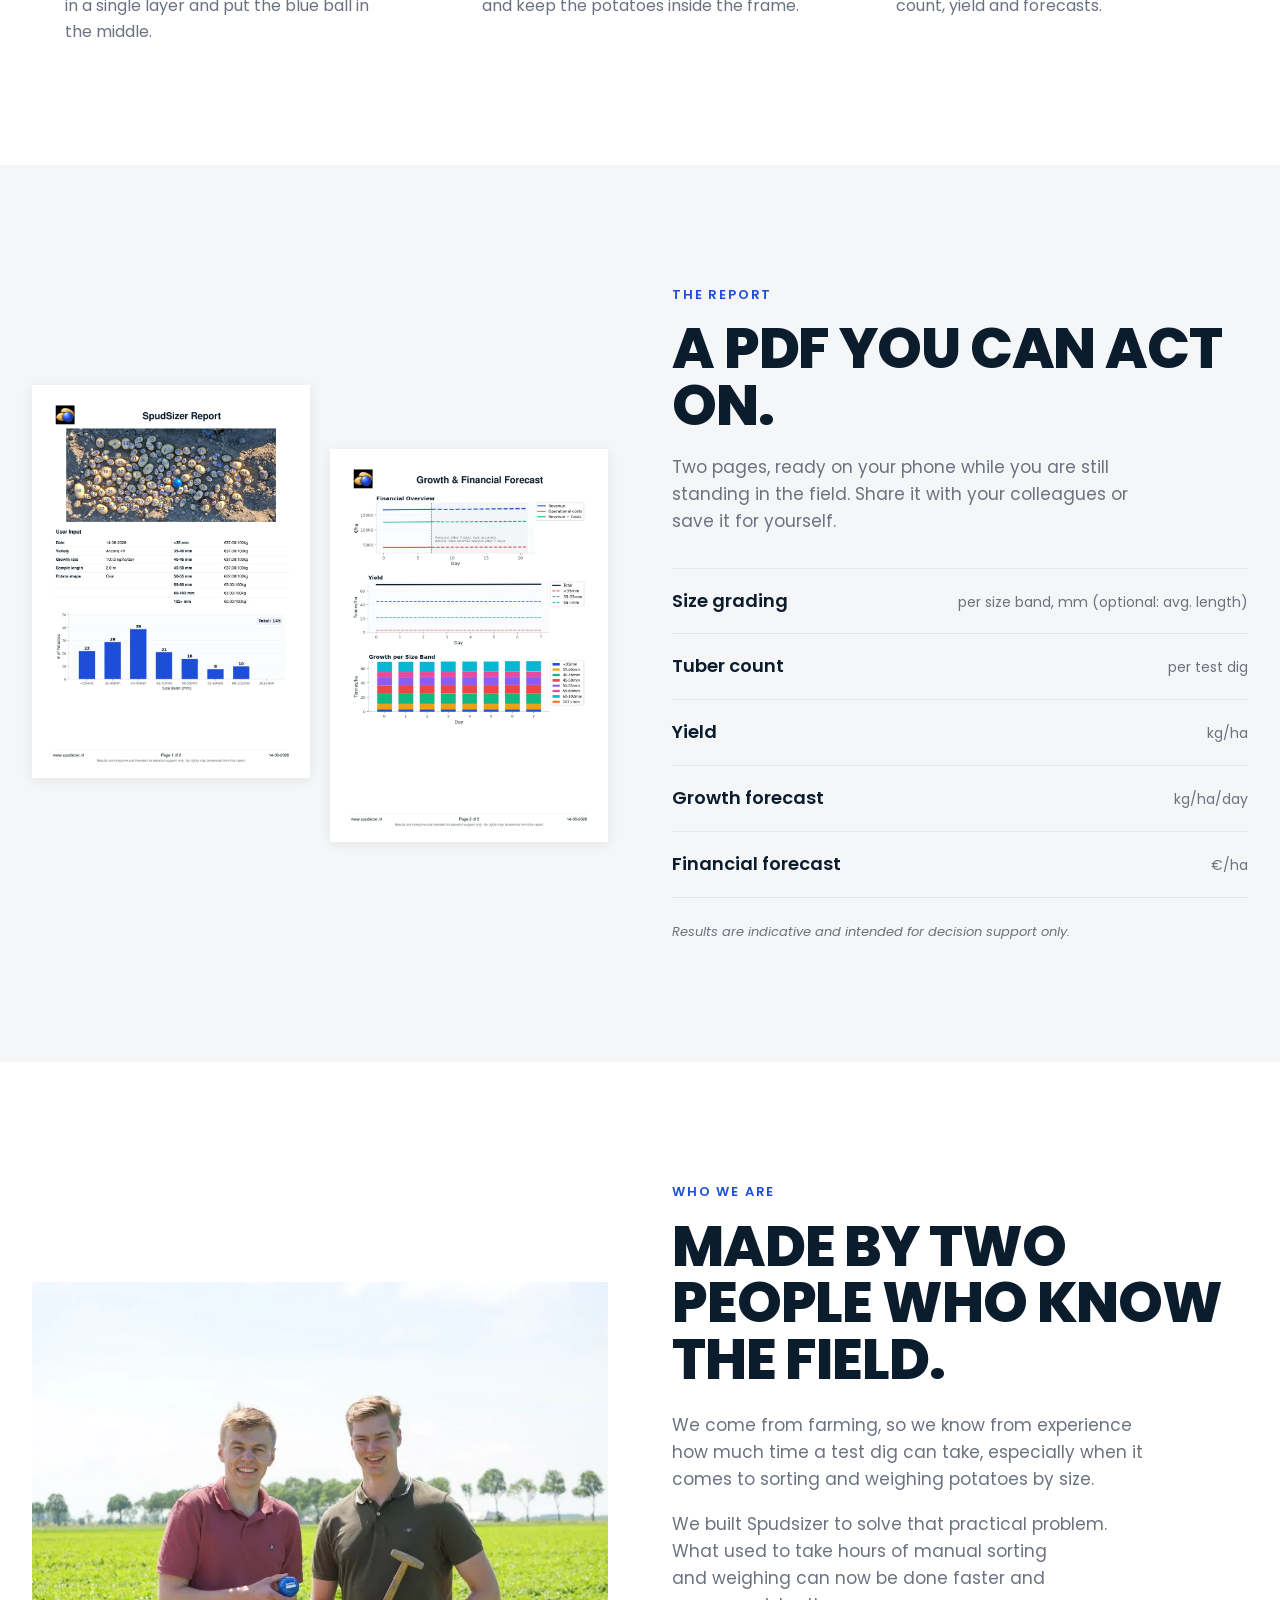
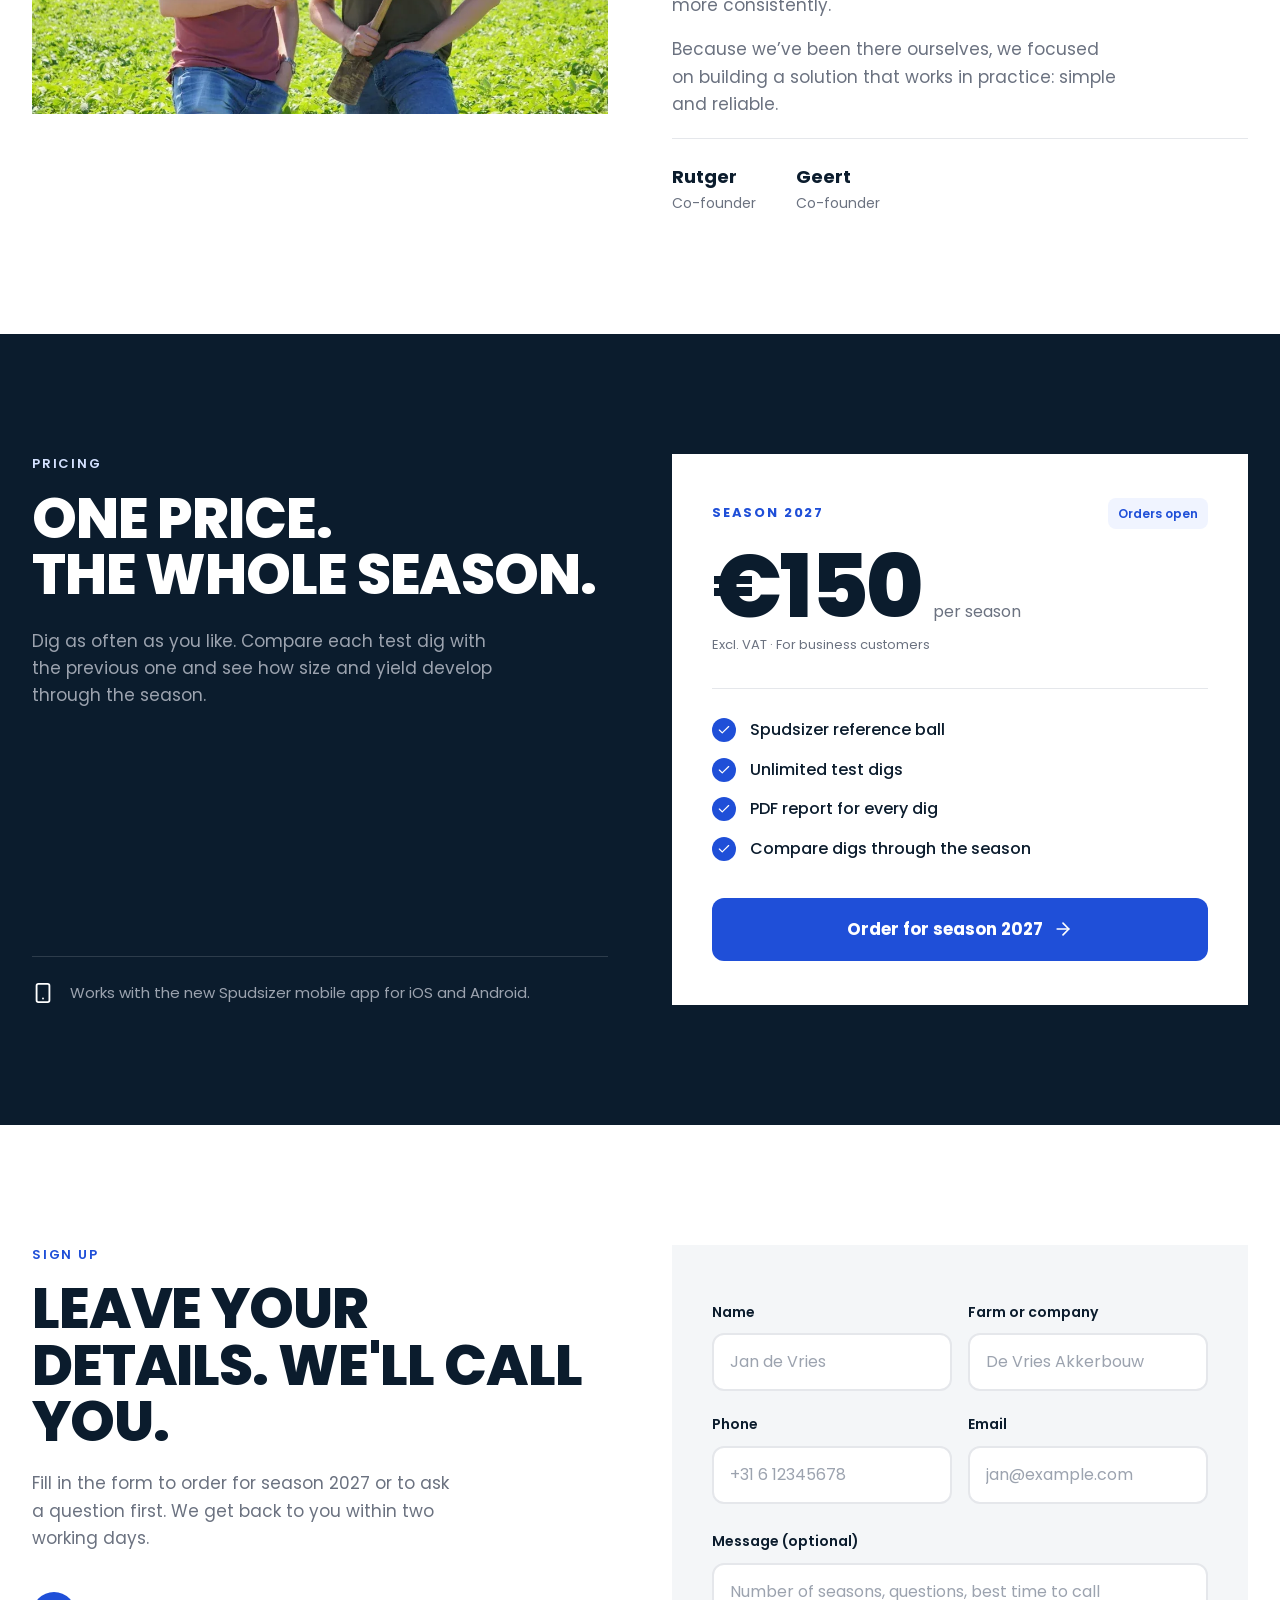
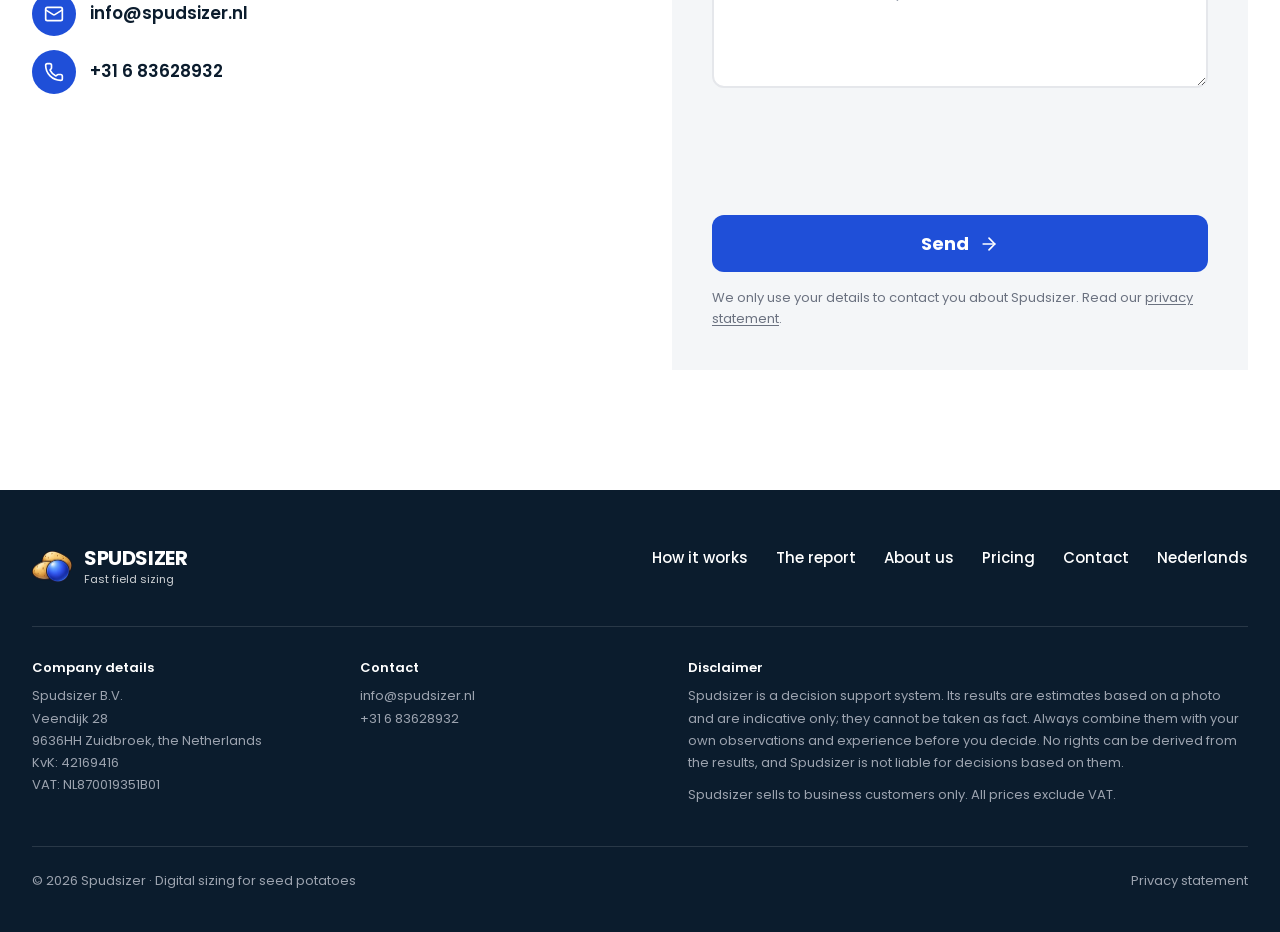
==== commit 936bd505: "Added NL website and law regulations btw id kvk nr adres privacy statement disclaimer" ====
--- a/docs/index.html
+++ b/docs/index.html
@@ -4,9 +4,23 @@
 <meta charset="utf-8">
 <meta name="viewport" content="width=device-width, initial-scale=1">
 <title>Spudsizer – Size your test dig in the field</title>
-<meta name="description" content="Place the blue ball in the test dig, take one photo with your phone, and get size grading, tuber count and yield within minutes. €150 per season.">
+<meta name="description" content="Place the blue ball in the test dig, take one photo with your phone, and get size grading, tuber count and yield within minutes. €150 per season, excl. VAT.">
 <link rel="canonical" href="https://www.spudsizer.com/">
+<link rel="alternate" hreflang="en" href="https://www.spudsizer.com/">
+<link rel="alternate" hreflang="nl" href="https://www.spudsizer.com/nl/">
+<link rel="alternate" hreflang="x-default" href="https://www.spudsizer.com/">
 <meta name="theme-color" content="#0B1C2D">
+<script>
+  // Visitors whose browser is set to Dutch go to the Dutch page,
+  // unless they chose English before (stored when they click EN).
+  (function () {
+    try {
+      if (localStorage.getItem("ss-lang") === "en") return;
+      var l = (navigator.languages && navigator.languages[0]) || navigator.language || "";
+      if (/^nl\b/i.test(l)) location.replace("nl/" + location.hash);
+    } catch (e) {}
+  })();
+</script>
 
 <!-- Link previews (WhatsApp, LinkedIn, etc.) -->
 <meta property="og:type" content="website">
@@ -24,8 +38,7 @@
 <link rel="preload" as="image" href="assets/img/hero-balls-in-field.webp" imagesrcset="assets/img/hero-balls-in-field-800.webp 800w, assets/img/hero-balls-in-field.webp 1616w" imagesizes="100vw">
 <link rel="stylesheet" href="assets/css/site.css">
 
-<!-- Cloudflare Turnstile (bot check on the sign-up form) -->
-<script src="https://challenges.cloudflare.com/turnstile/v0/api.js?render=explicit&onload=onTurnstileLoad" async defer></script>
+<script src="assets/js/config.js" defer></script>
 <script src="assets/js/site.js" defer></script>
 </head>
 <body>
@@ -57,7 +70,7 @@
         <div class="lang">
           <span aria-current="true">EN</span>
           <span class="sep" aria-hidden="true">/</span>
-          <a href="https://spudsizer.nl" hreflang="nl" lang="nl">NL</a>
+          <a href="nl/" hreflang="nl" lang="nl" data-lang="nl">NL</a>
         </div>
         <a href="#pricing" class="btn btn-primary header-cta">Order for 2027</a>
       </div>
@@ -85,7 +98,7 @@
     <div class="price-tag">
       <div>
         <div class="price-tag-label">Season 2027</div>
-        <div class="price-tag-amount"><strong>€150</strong><span>per season</span></div>
+        <div class="price-tag-amount"><strong>€150</strong><span>per season, excl. VAT</span></div>
       </div>
       <a href="#signup">Sign up now <svg class="icon" style="width:18px;height:18px"><use href="#i-arrow-right"/></svg></a>
     </div>
@@ -194,7 +207,7 @@
           <span class="badge">Orders open</span>
         </div>
         <div class="price-card-amount"><strong>€150</strong><span>per season</span></div>
-        <div class="vat">Excl. VAT</div>
+        <div class="vat">Excl. VAT · For business customers</div>
         <ul class="perks">
           <li><span class="tick"><svg class="icon"><use href="#i-check"/></svg></span>Spudsizer reference ball</li>
           <li><span class="tick"><svg class="icon"><use href="#i-check"/></svg></span>Unlimited test digs</li>
@@ -228,6 +241,8 @@
           </div>
           <div class="field"><label for="f-message">Message (optional)</label><textarea id="f-message" name="message" rows="4" placeholder="Number of seasons, questions, best time to call"></textarea></div>
 
+          <input type="hidden" name="language" value="en">
+
           <!-- Honeypot: hidden from people, bots fill it in -->
           <div class="hp-field" aria-hidden="true"><label for="f-website">Website</label><input id="f-website" name="website" type="text" tabindex="-1" autocomplete="off"></div>
 
@@ -236,7 +251,7 @@
 
           <button type="submit" class="btn btn-primary submit-btn">Send <svg class="icon"><use href="#i-arrow-right"/></svg></button>
           <p class="form-error" role="alert"></p>
-          <p class="privacy-note">We only use your details to contact you about Spudsizer.</p>
+          <p class="privacy-note">We only use your details to contact you about Spudsizer. Read our <a href="privacy/">privacy statement</a>.</p>
         </form>
 
         <div id="lead-thanks" class="thanks" hidden tabindex="-1">
@@ -262,12 +277,27 @@
         <a href="#about">About us</a>
         <a href="#pricing">Pricing</a>
         <a href="#signup">Contact</a>
-        <a href="https://spudsizer.nl" hreflang="nl" lang="nl">Nederlands</a>
+        <a href="nl/" hreflang="nl" lang="nl" data-lang="nl">Nederlands</a>
       </nav>
+    </div>
+    <div class="footer-legal">
+      <div>
+        <h2>Company details</h2>
+        <p>Spudsizer B.V.<br>Veendijk 28<br>9636HH Zuidbroek, the Netherlands<br>KvK: 42169416<br>VAT: NL870019351B01<br></p>
+      </div>
+      <div>
+        <h2>Contact</h2>
+        <p><a href="mailto:info@spudsizer.nl">info@spudsizer.nl</a><br><a href="tel:+31683628932">+31 6 83628932</a></p>
+      </div>
+      <div class="footer-disclaimer">
+        <h2>Disclaimer</h2>
+        <p>Spudsizer is a decision support system. Its results are estimates based on a photo and are indicative only; they cannot be taken as fact. Always combine them with your own observations and experience before you decide. No rights can be derived from the results, and Spudsizer is not liable for decisions based on them.</p>
+        <p>Spudsizer sells to business customers only. All prices exclude VAT.</p>
+      </div>
     </div>
     <div class="footer-bottom">
       <span>© 2026 Spudsizer · Digital sizing for seed potatoes</span>
-      <a href="mailto:info@spudsizer.nl">info@spudsizer.nl</a>
+      <a href="privacy/">Privacy statement</a>
     </div>
   </div>
 </footer>
--- a/docs/assets/css/site.css
+++ b/docs/assets/css/site.css
@@ -200,6 +200,31 @@
 .footer-bottom a{color:var(--ss-grey-400)}
 .footer-bottom a:hover{color:#fff}
 
+/* ---------- Footer: company details + disclaimer ---------- */
+.footer-legal{margin-top:40px;padding-top:32px;border-top:1px solid rgba(255,255,255,.12);display:grid;grid-template-columns:minmax(0,1fr) minmax(0,1fr) minmax(0,2fr);gap:28px 48px;font-size:13px;line-height:1.7}
+.footer-legal h2{margin:0 0 8px;font-size:13px;font-weight:600;line-height:1.4;color:#fff}
+.footer-legal p + p{margin-top:10px}
+.footer-legal a{color:var(--ss-grey-400)}
+.footer-legal a:hover{color:#fff}
+.footer-disclaimer p{max-width:560px}
+@media (max-width:900px){.footer-legal{grid-template-columns:1fr 1fr}.footer-disclaimer{grid-column:1 / -1}}
+@media (max-width:640px){.footer-legal{grid-template-columns:1fr}}
+
+/* ---------- Privacy statement ---------- */
+.legal{padding:72px 0 96px}
+.legal-body{max-width:760px}
+.legal h1{margin-bottom:12px;font-size:clamp(34px,4.4vw,52px);font-weight:800;line-height:1.05;letter-spacing:-.02em;text-transform:uppercase}
+.legal-meta{margin-bottom:32px;font-size:14px;color:var(--ss-neutral)}
+.legal h2{margin:44px 0 12px;font-size:22px;font-weight:700;line-height:1.3}
+.legal h3{margin:24px 0 6px;font-size:17px;font-weight:600;line-height:1.4}
+.legal p,.legal li{font-size:16px;line-height:1.7}
+.legal p + p{margin-top:12px}
+.legal ul{margin:8px 0 0;padding-left:22px}
+.legal li + li{margin-top:6px}
+.legal-body a{text-decoration:underline;text-underline-offset:2px}
+.privacy-note a{color:var(--ss-neutral);text-decoration:underline;text-underline-offset:2px}
+.privacy-note a:hover{color:var(--ss-blue)}
+
 /* ---------- Small screens ---------- */
 @media (max-width:640px){
   :root{--gutter:20px}
@@ -213,6 +238,9 @@
   .price-card-amount strong{font-size:72px}
   .form-panel{padding:28px 20px}
   .report-pages{grid-template-columns:1fr 1fr;gap:12px}
+  .price-card .btn{font-size:16px;padding:18px 16px}
+  /* Dutch has long words: keep the headline inside the screen */
+  :lang(nl) .hero h1{font-size:min(44px,10.6vw)}
   .report-pages img + img{margin-top:32px}
   .report-list li{grid-template-columns:1fr;gap:2px}
   .report-list span{text-align:left}
